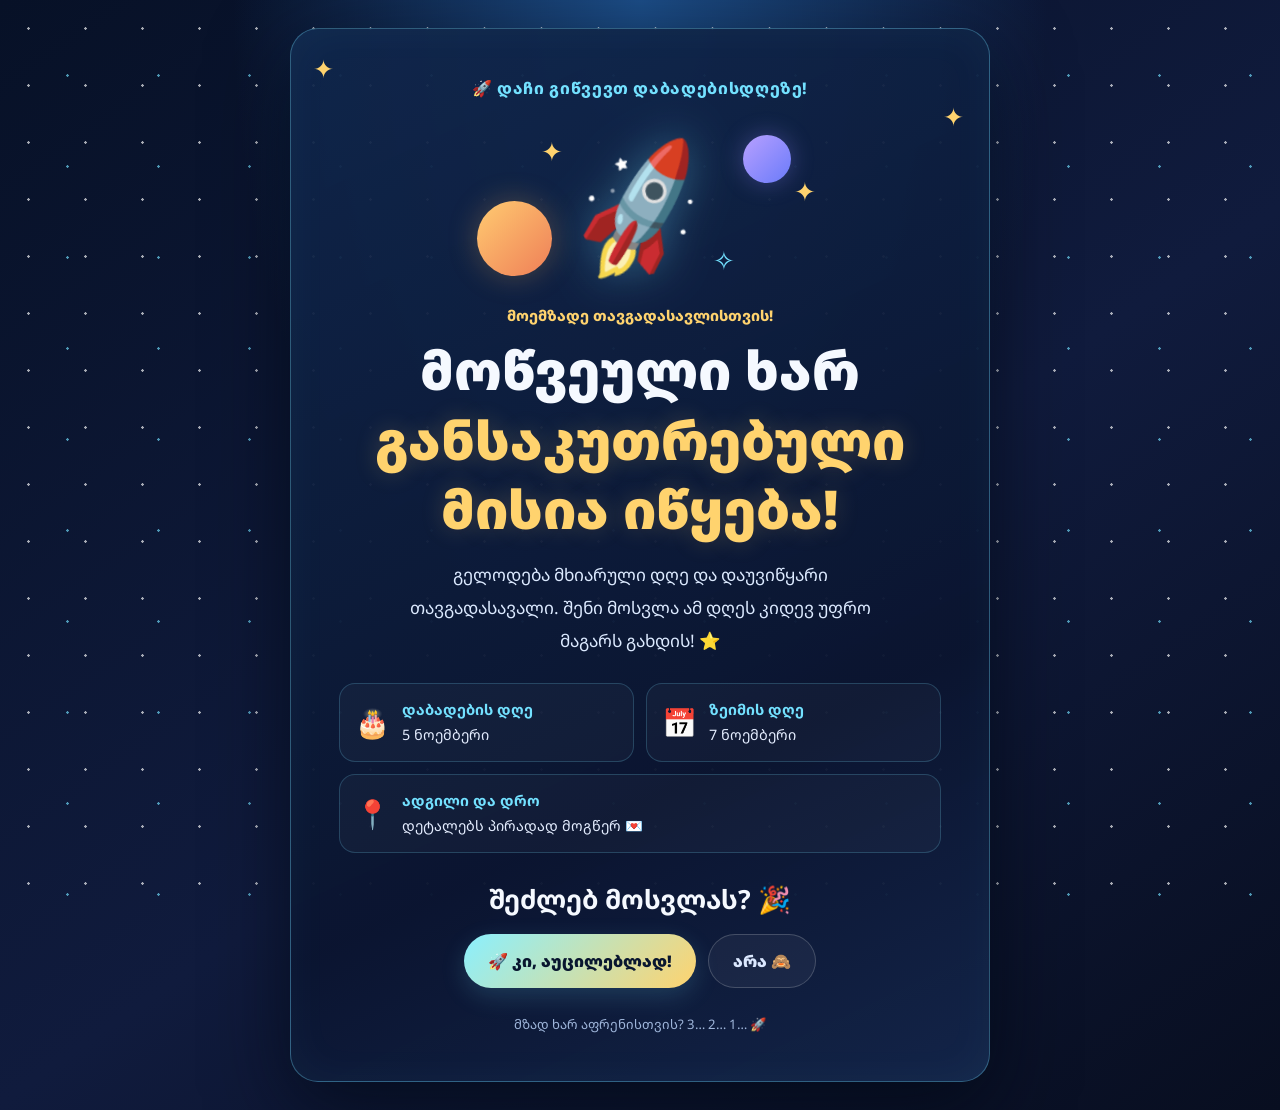
==== boy-birthday-invitation/index.html @ 0bac5f6f "Add files via upload" ====
<!DOCTYPE html>
<html lang="ka">
<head>
  <meta charset="UTF-8">
  <meta name="viewport" content="width=device-width, initial-scale=1.0">
  <meta name="theme-color" content="#09162f">
  <title>დაბადების დღის მოსაწვევი 🚀</title>
  <link rel="stylesheet" href="style.css">
  <script src="script.js" defer></script>
</head>
<body>
  <div class="stars" aria-hidden="true"></div>
  <main class="page">
    <section class="invitation">
      <p class="eyebrow">🚀 დაჩი გიწვევთ დაბადებისდღეზე!</p>
      <div class="planet-scene" aria-hidden="true">
        <span class="planet planet-one"></span>
        <span class="planet planet-two"></span>
        <span class="star star-one">✦</span>
        <span class="star star-two">✧</span>
        <span class="star star-three">✦</span>
        <div class="rocket">🚀</div>
      </div>

      <p class="small-title">მოემზადე თავგადასავლისთვის!</p>
      <h1>მოწვეული ხარ <span>განსაკუთრებული მისია იწყება!</span></h1>
      <p class="intro">გელოდება მხიარული დღე და დაუვიწყარი თავგადასავალი. შენი მოსვლა ამ დღეს კიდევ უფრო მაგარს გახდის! ⭐</p>

      <div class="details">
        <div class="detail">
          <span class="detail-icon">🎂</span>
          <div><h2>დაბადების დღე</h2><p>5 ნოემბერი</p></div>
        </div>
        <div class="detail">
          <span class="detail-icon">📅</span>
          <div><h2>ზეიმის დღე</h2><p>7 ნოემბერი</p></div>
        </div>
        <div class="detail location">
          <span class="detail-icon">📍</span>
          <div><h2>ადგილი და დრო</h2><p>დეტალებს პირადად მოგწერ 💌</p></div>
        </div>
      </div>

      <h2 class="question">შეძლებ მოსვლას? 🎉</h2>
      <div class="buttons">
        <button class="yes-button" id="yesButton">🚀 კი, აუცილებლად!</button>
        <button class="no-button" id="noButton">არა 🙈</button>
      </div>

      <div class="message" id="message" role="status" aria-live="polite">
        <span class="message-emoji">🎉</span>
        <strong>შენ აუცილებლად უნდა მოხვიდე!</strong>
        <p>მოემზადე მაგარი დაბადების დღისთვის! 🥳</p>
      </div>
      <p class="footer">მზად ხარ აფრენისთვის? 3… 2… 1… 🚀</p>
    </section>
  </main>
</body>
</html>
---- boy-birthday-invitation/style.css ----
@import url('https://fonts.googleapis.com/css2?family=Noto+Sans+Georgian:wght@400;500;600;700;800;900&display=swap');

:root {
  --navy: #09162f;
  --blue: #143b73;
  --cyan: #73e1ff;
  --gold: #ffd36e;
  --white: #f5f9ff;
}

* { box-sizing: border-box; }

body {
  margin: 0;
  min-height: 100vh;
  color: var(--white);
  font-family: "Noto Sans Georgian", sans-serif;
  background:
    radial-gradient(ellipse at 50% 0%, #1c4e88 0%, transparent 45%),
    linear-gradient(145deg, #071127, #101b3d 55%, #080e20);
  overflow-x: hidden;
}

.stars {
  position: fixed;
  inset: 0;
  pointer-events: none;
  opacity: .65;
  background-image:
    radial-gradient(#fff 1px, transparent 1.5px),
    radial-gradient(#73e1ff 1px, transparent 1.5px);
  background-size: 57px 57px, 91px 91px;
  background-position: 0 0, 22px 30px;
  animation: twinkle 4s ease-in-out infinite alternate;
}

.page {
  min-height: 100vh;
  display: grid;
  place-items: center;
  padding: 28px 15px;
  position: relative;
  z-index: 1;
}

.invitation {
  width: min(100%, 700px);
  padding: clamp(24px, 5vw, 48px);
  text-align: center;
  position: relative;
  overflow: hidden;
  border-radius: 28px;
  border: 1px solid #73e1ff55;
  background: linear-gradient(155deg, #10264beF, #0b1530f7 68%, #14264aF2);
  box-shadow: 0 25px 80px #020714aa, inset 0 0 45px #73e1ff0b;
}

.invitation::before,
.invitation::after {
  content: "✦";
  position: absolute;
  color: var(--gold);
  font-size: 25px;
  animation: float 3s ease-in-out infinite;
}
.invitation::before { left: 22px; top: 22px; }
.invitation::after { right: 25px; top: 70px; animation-delay: 1s; }

.eyebrow {
  color: var(--cyan);
  font-weight: 800;
  letter-spacing: .04em;
  margin: 0;
}

.planet-scene {
  height: 190px;
  max-width: 430px;
  margin: 12px auto 0;
  position: relative;
  display: grid;
  place-items: center;
}

.rocket {
  font-size: clamp(76px, 16vw, 112px);
  filter: drop-shadow(0 0 22px #73e1ff55);
  transform: rotate(-15deg);
  animation: rocket-float 3s ease-in-out infinite;
  z-index: 2;
}

.planet {
  position: absolute;
  border-radius: 50%;
}
.planet-one {
  width: 75px;
  height: 75px;
  left: 12%;
  bottom: 25px;
  background: linear-gradient(135deg, #ffcb71, #ef7e57);
  box-shadow: 0 0 30px #ffb95744;
}
.planet-two {
  width: 48px;
  height: 48px;
  right: 15%;
  top: 24px;
  background: linear-gradient(135deg, #b8a0ff, #6a7bfa);
  box-shadow: 0 0 25px #938bff55;
}
.star { position: absolute; color: var(--gold); font-size: 26px; }
.star-one { top: 22px; left: 27%; }
.star-two { right: 28%; bottom: 23px; color: var(--cyan); }
.star-three { top: 62px; right: 9%; }

.small-title {
  color: var(--gold);
  font-size: .92rem;
  font-weight: 800;
  margin: 4px 0 10px;
}

h1 {
  font-size: clamp(1.9rem, 6.3vw, 3.35rem);
  line-height: 1.3;
  margin: 0 auto 15px;
  font-weight: 900;
}
h1 span {
  display: block;
  color: var(--gold);
  text-shadow: 0 0 25px #ffd36e33;
}

.intro {
  max-width: 520px;
  margin: 0 auto;
  color: #dceaff;
  line-height: 1.9;
  font-size: clamp(.96rem, 2.7vw, 1.08rem);
}

.details {
  display: grid;
  grid-template-columns: 1fr 1fr;
  gap: 12px;
  margin: 25px 0 28px;
}
.detail {
  display: flex;
  align-items: center;
  text-align: left;
  gap: 12px;
  padding: 15px;
  border: 1px solid #73e1ff35;
  background: #ffffff08;
  border-radius: 16px;
}
.detail-icon { font-size: 28px; }
.detail h2 { font-size: .92rem; margin: 0 0 5px; color: var(--cyan); }
.detail p { font-size: .9rem; line-height: 1.55; margin: 0; color: #e4edff; }
.location { grid-column: 1 / -1; }

.question {
  font-size: clamp(1.25rem, 4vw, 1.65rem);
  margin: 20px 0 17px;
}
.buttons {
  display: flex;
  justify-content: center;
  flex-wrap: wrap;
  gap: 12px;
}
button {
  border: 0;
  border-radius: 999px;
  padding: 15px 24px;
  min-height: 54px;
  font: inherit;
  font-weight: 900;
  cursor: pointer;
  transition: transform .2s, box-shadow .2s;
}
button:hover { transform: translateY(-3px); }
button:focus-visible { outline: 3px solid white; outline-offset: 4px; }
.yes-button {
  color: #09162f;
  background: linear-gradient(135deg, #8af0ff, #ffd36e);
  box-shadow: 0 8px 25px #73e1ff2b;
}
.yes-button:hover { box-shadow: 0 12px 32px #73e1ff55; }
.no-button {
  color: #dbe8ff;
  background: #ffffff0c;
  border: 1px solid #ffffff30;
}

.message {
  display: none;
  margin: 23px auto 0;
  padding: 19px 14px;
  border-radius: 17px;
  background: #73e1ff12;
  border: 1px solid #73e1ff77;
  color: #fff0b5;
  line-height: 1.8;
  animation: appear .45s ease both;
}
.message.show { display: block; }
.message-emoji { display: block; font-size: 32px; animation: bounce .7s ease-in-out infinite alternate; }
.message p { margin: 5px 0 0; color: #e4edff; }
.footer { color: #9fb6db; font-size: .82rem; margin: 27px 0 0; }

.confetti {
  position: fixed;
  top: -25px;
  z-index: 5;
  pointer-events: none;
  animation: fall linear forwards;
}

@keyframes twinkle { from { opacity: .3; } to { opacity: .8; } }
@keyframes float { 0%,100% { transform: translateY(0); } 50% { transform: translateY(-8px); } }
@keyframes rocket-float { 0%,100% { transform: translateY(0) rotate(-15deg); } 50% { transform: translateY(-9px) rotate(-8deg); } }
@keyframes appear { from { opacity: 0; transform: translateY(10px); } to { opacity: 1; transform: translateY(0); } }
@keyframes bounce { from { transform: scale(.92); } to { transform: scale(1.1); } }
@keyframes fall { to { transform: translateY(110vh) rotate(650deg); opacity: .2; } }

@media (max-width: 470px) {
  .details { grid-template-columns: 1fr; }
  .location { grid-column: auto; }
  .detail { padding: 13px; }
  .planet-scene { height: 165px; }
  .invitation { border-radius: 22px; }
  button { padding: 13px 18px; }
}
@media (prefers-reduced-motion: reduce) {
  *, *::before, *::after { animation-duration: .01ms !important; animation-iteration-count: 1 !important; }
}
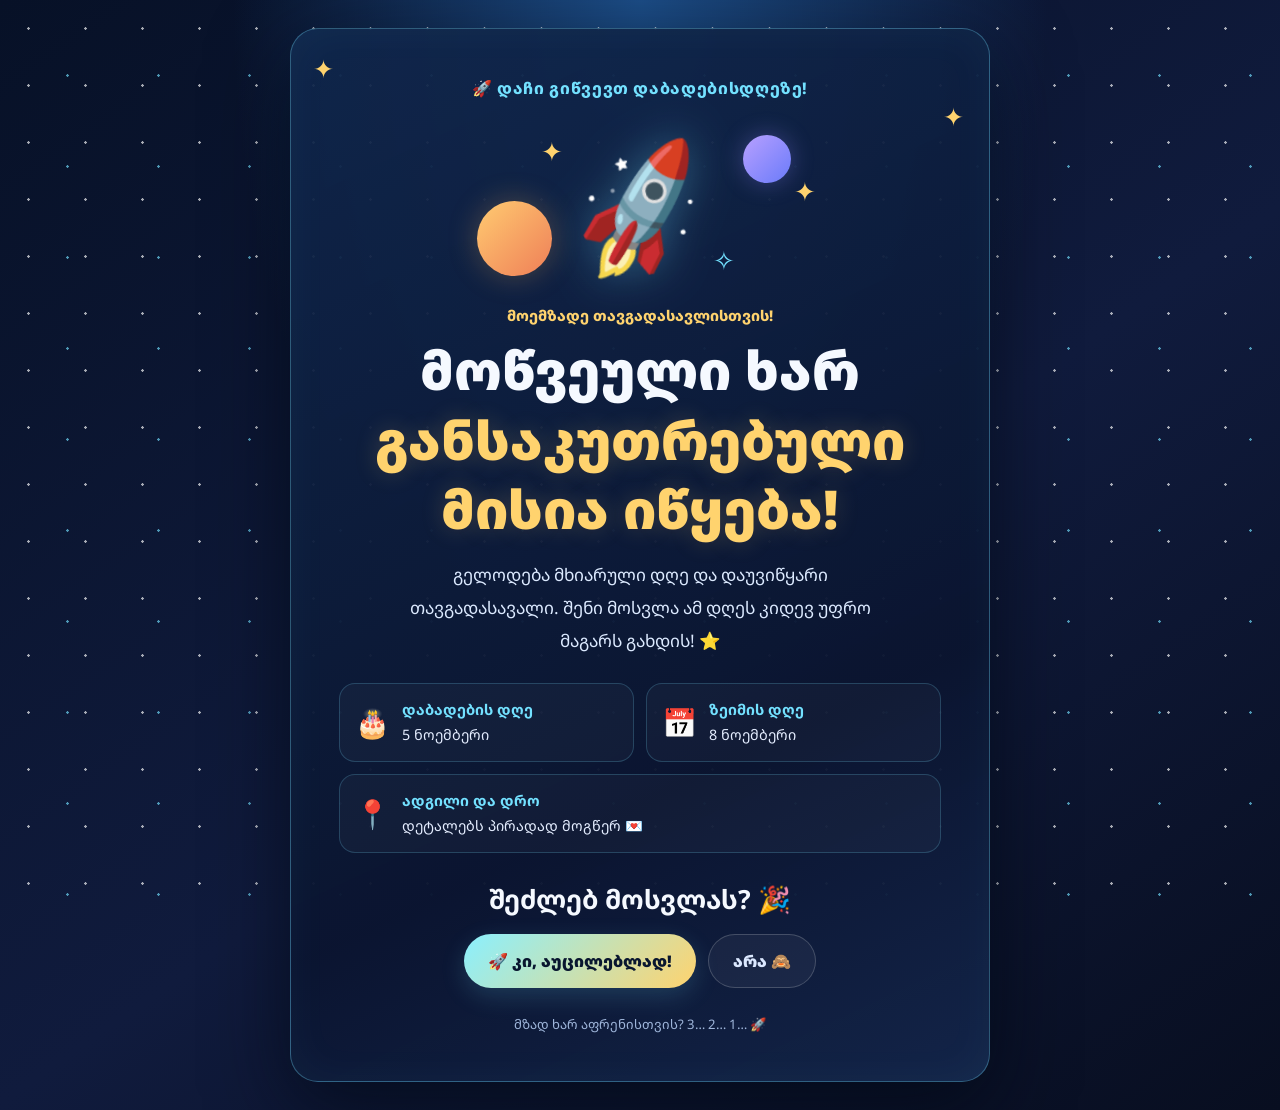
==== commit c54767e3: "Update birthday invitation" ====
--- a/boy-birthday-invitation/index.html
+++ b/boy-birthday-invitation/index.html
@@ -33,7 +33,7 @@
         </div>
         <div class="detail">
           <span class="detail-icon">📅</span>
-          <div><h2>ზეიმის დღე</h2><p>7 ნოემბერი</p></div>
+          <div><h2>ზეიმის დღე</h2><p>8 ნოემბერი</p></div>
         </div>
         <div class="detail location">
           <span class="detail-icon">📍</span>
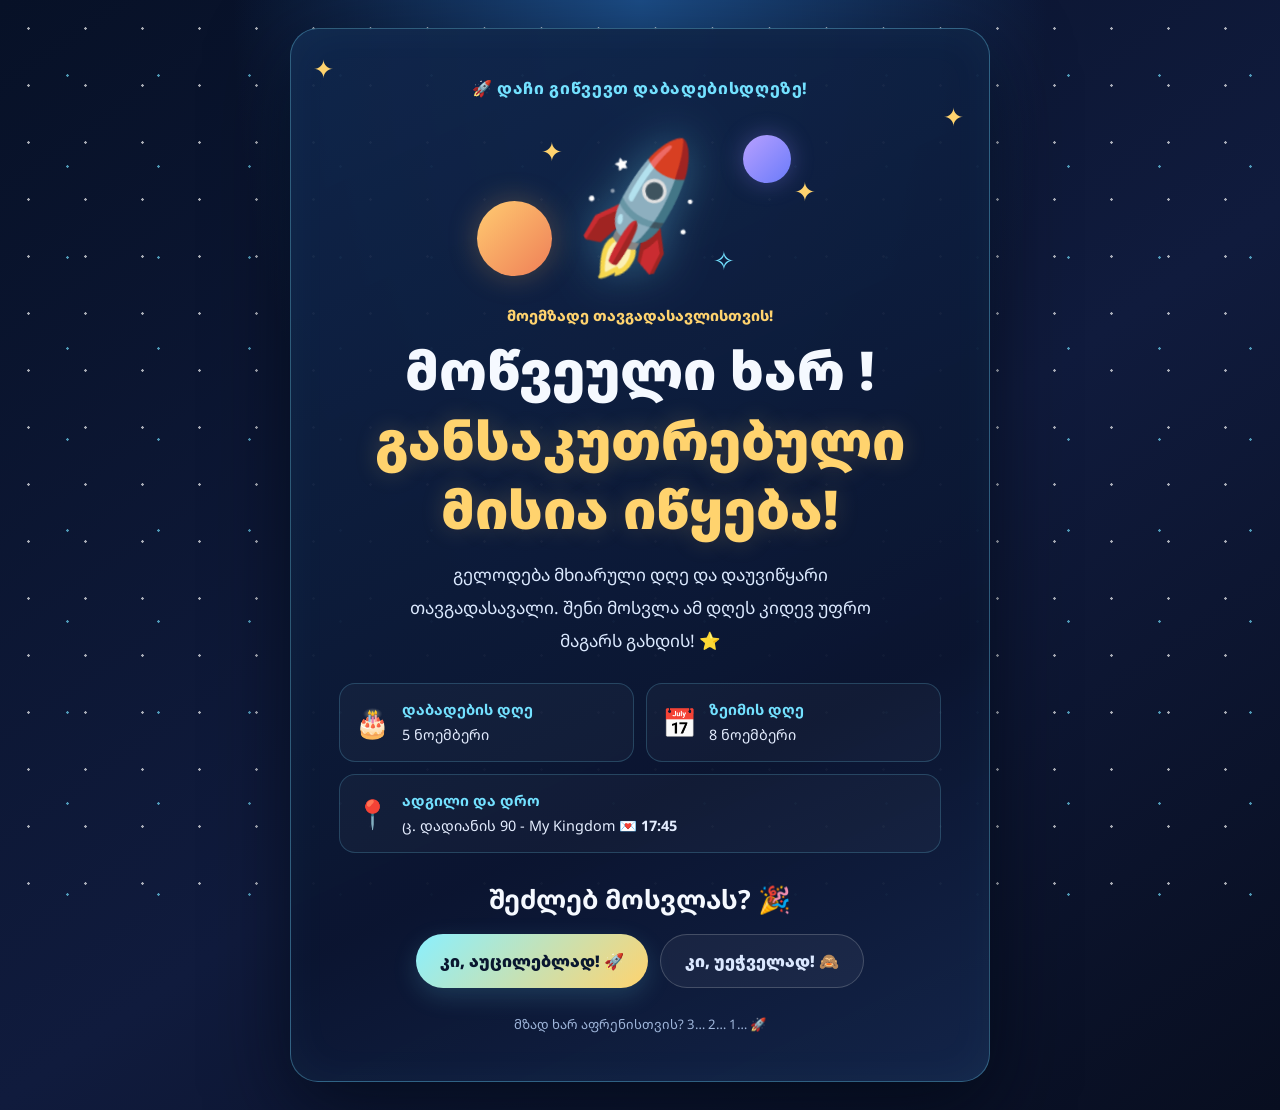
==== commit 372aadad: "Update birthday invitation" ====
--- a/boy-birthday-invitation/index.html
+++ b/boy-birthday-invitation/index.html
@@ -23,7 +23,7 @@
       </div>
 
       <p class="small-title">მოემზადე თავგადასავლისთვის!</p>
-      <h1>მოწვეული ხარ <span>განსაკუთრებული მისია იწყება!</span></h1>
+      <h1>მოწვეული ხარ ! <span>განსაკუთრებული მისია იწყება!</span></h1>
       <p class="intro">გელოდება მხიარული დღე და დაუვიწყარი თავგადასავალი. შენი მოსვლა ამ დღეს კიდევ უფრო მაგარს გახდის! ⭐</p>
 
       <div class="details">
@@ -37,14 +37,14 @@
         </div>
         <div class="detail location">
           <span class="detail-icon">📍</span>
-          <div><h2>ადგილი და დრო</h2><p>დეტალებს პირადად მოგწერ 💌</p></div>
+          <div><h2>ადგილი და დრო</h2><p>ც. დადიანის 90 - My Kingdom 💌 <strong>17:45</strong></p></div>
         </div>
       </div>
 
       <h2 class="question">შეძლებ მოსვლას? 🎉</h2>
       <div class="buttons">
-        <button class="yes-button" id="yesButton">🚀 კი, აუცილებლად!</button>
-        <button class="no-button" id="noButton">არა 🙈</button>
+        <button class="yes-button" id="yesButton">კი, აუცილებლად! 🚀</button>
+        <button class="no-button" id="noButton">კი, უეჭველად! 🙈</button>
       </div>
 
       <div class="message" id="message" role="status" aria-live="polite">
